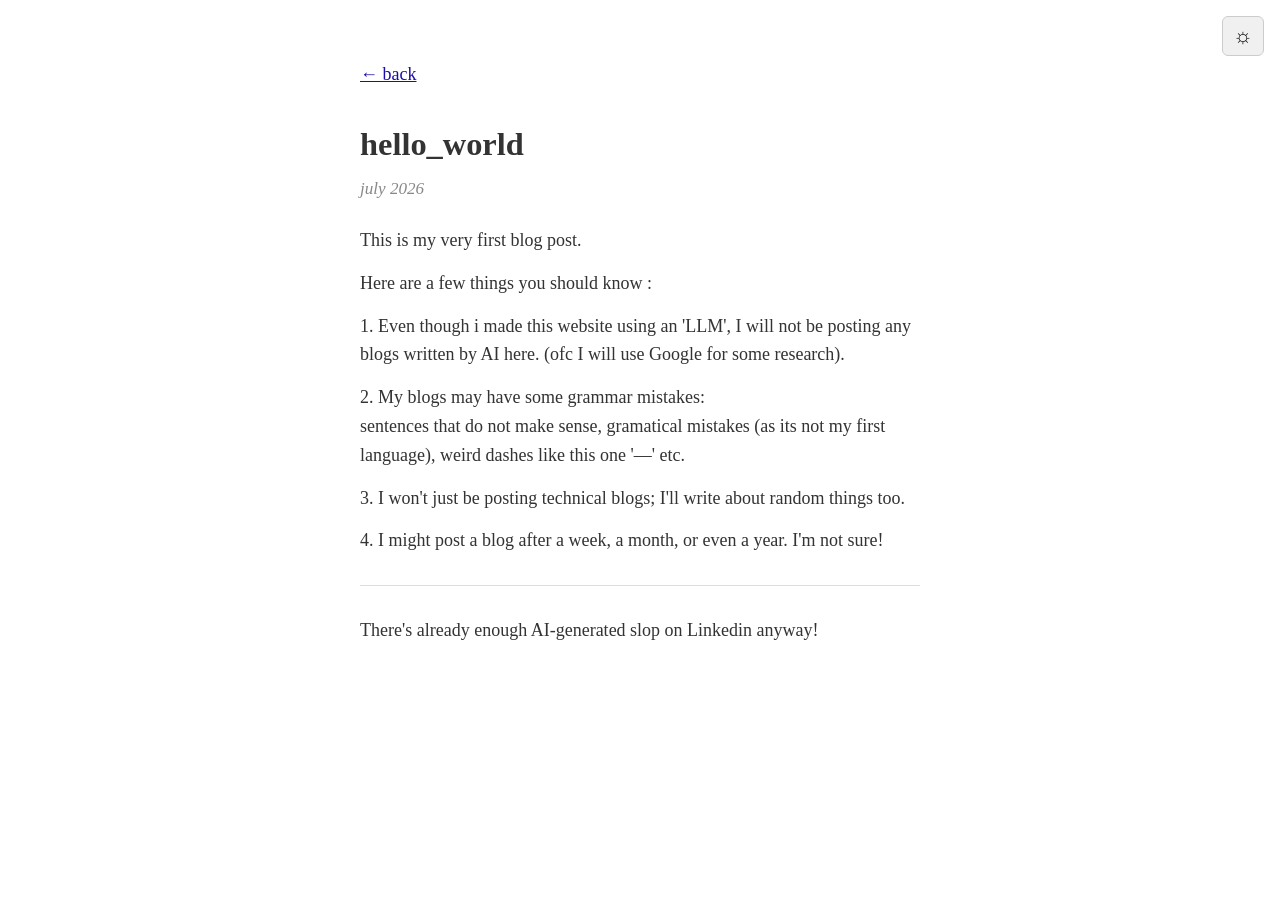
==== blog/hello-world.html @ d33e116e "first commit" ====
<!doctype html>
<html lang="en">
  <head>
    <meta charset="utf-8">
    <meta name="viewport" content="width=device-width, initial-scale=1">
    <title>hello_world — Jayesh Vinod Patil</title>
    <meta name="description" content="My first blog post.">
    <link rel="stylesheet" href="../style.css">
  </head>
  <body>

    <button id="theme-toggle" title="Toggle dark/light mode" aria-label="Toggle theme">☼</button>

    <div class="container">

      <p class="back"><a href="../index.html">← back</a></p>

      <article>
        <h1 class="post-title">hello_world</h1>
        <p class="post-date">july 2026</p>
<p>
This is my very first blog post. </p>
<p>
Here are a few things you should know : </p>
<p>
  1. Even though i made this website using an 'LLM',
  I will not  be posting any blogs written by AI here. (ofc I will use Google for some research).
</p>

<p>
  2. My blogs may have some grammar mistakes: <br>
  sentences that do not make sense, gramatical mistakes (as its not my first language), weird dashes like this one '—' etc.
</p>
<p>
3. I won't just be posting technical blogs; I'll write about random things too.
</p>
<p>
  4. I might post a blog after a week, a month, or even a year. I'm not sure!
</p> <hr>
  There's already enough AI-generated slop on Linkedin anyway! </p>
      </article>

    </div>

    <script>
      (function () {
        const btn = document.getElementById('theme-toggle');
        const stored = localStorage.getItem('theme');
        if (stored === 'dark') {
          document.body.classList.add('dark');
          btn.textContent = '☾';
        }
        btn.addEventListener('click', function () {
          document.body.classList.toggle('dark');
          const isDark = document.body.classList.contains('dark');
          btn.textContent = isDark ? '☾' : '☼';
          localStorage.setItem('theme', isDark ? 'dark' : 'light');
        });
      })();
    </script>

  </body>
</html>
---- style.css ----
/* ── Reset ── */
*, *::before, *::after {
  margin: 0;
  padding: 0;
  box-sizing: border-box;
}

/* ── Base (light mode) ── */
body {
  font-family: Georgia, 'Times New Roman', Times, serif;
  font-size: 18px;
  line-height: 1.6;
  color: #333;
  background: #fff;
  transition: background 0.3s, color 0.3s;
}

/* ── Dark mode ── */
body.dark {
  color: #d4d4d4;
  background: #1a1a1a;
}

body.dark a {
  color: #6db3f2;
}

body.dark hr {
  border-color: #444;
}

body.dark #theme-toggle {
  color: #d4d4d4;
  background: #333;
  border-color: #555;
}

/* ── Container (centered like Karpathy) ── */
.container {
  max-width: 600px;
  margin: 0 auto;
  padding: 60px 20px 80px;
}

/* ── Header ── */
header {
  text-align: center;
  margin-bottom: 10px;
}

h1 {
  font-size: 2.4em;
  font-weight: 700;
  margin-bottom: 4px;
}

.tagline {
  font-size: 1.1em;
  font-style: italic;
  color: #666;
  margin-bottom: 14px;
}

body.dark .tagline {
  color: #999;
}

/* ── Nav links ── */
nav {
  font-size: 1em;
}

nav a {
  text-decoration: none;
  color: #1a0dab;
}

nav a:hover {
  text-decoration: underline;
}

.sep {
  margin: 0 6px;
  color: #999;
}

/* ── Horizontal rule ── */
hr {
  border: none;
  border-top: 1px solid #ddd;
  margin: 30px 0;
}

/* ── About section ── */
#about h2 {
  font-size: 1.3em;
  margin-bottom: 10px;
}

#about p {
  margin-bottom: 14px;
}

/* ── Sections ── */
section {
  margin-bottom: 10px;
}

section h2 {
  font-size: 1.3em;
  margin-bottom: 10px;
}

section p {
  margin-bottom: 10px;
}

section ul {
  margin-left: 20px;
  margin-bottom: 10px;
}

section ul li {
  margin-bottom: 6px;
}

/* ── Links ── */
a {
  color: #1a0dab;
}

a:hover {
  text-decoration: underline;
}

/* ── Theme toggle button ── */
#theme-toggle {
  position: fixed;
  top: 16px;
  right: 16px;
  font-size: 1.2em;
  background: #f0f0f0;
  border: 1px solid #ccc;
  border-radius: 6px;
  padding: 6px 10px;
  cursor: pointer;
  transition: background 0.3s, border-color 0.3s;
  z-index: 10;
}

#theme-toggle:hover {
  background: #e0e0e0;
}

body.dark #theme-toggle:hover {
  background: #444;
}

/* ── Blog list ── */
.blog-list {
  list-style: none;
  margin-left: 0;
}

.blog-list li {
  margin-bottom: 8px;
}

.blog-date {
  color: #888;
  font-size: 0.9em;
}

/* ── Blog post page ── */
.back {
  margin-bottom: 30px;
}

.post-title {
  font-size: 1.8em;
  margin-bottom: 4px;
}

.post-date {
  color: #888;
  font-size: 0.95em;
  font-style: italic;
  margin-bottom: 24px;
}

article p {
  margin-bottom: 14px;
}
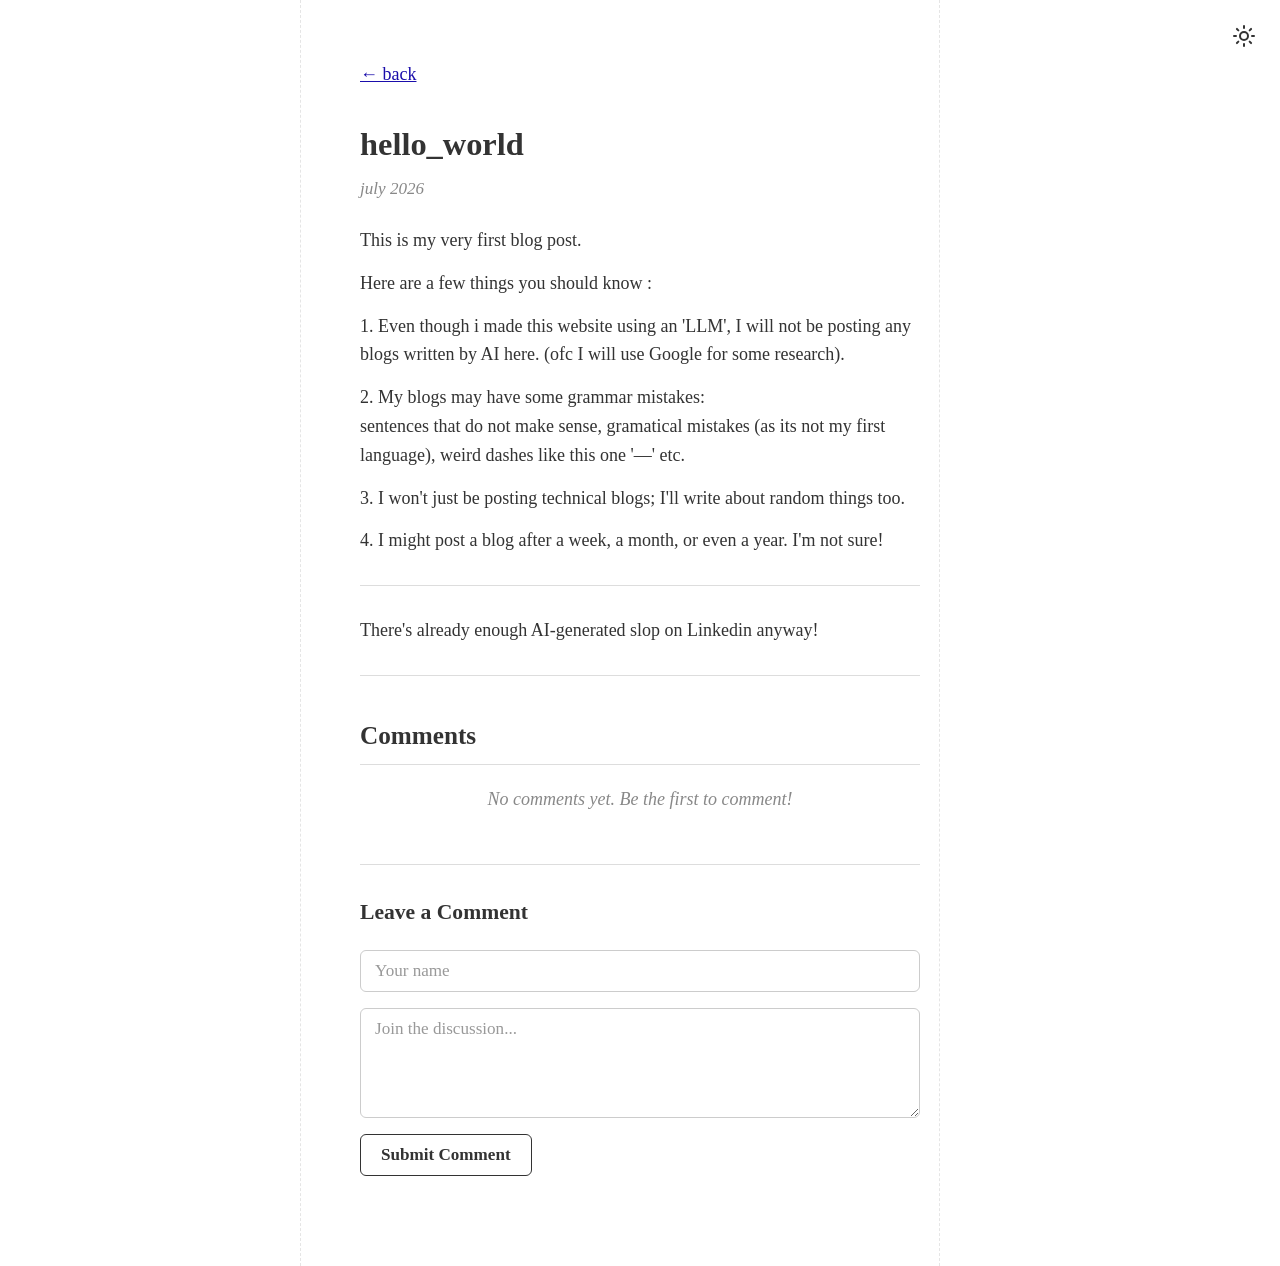
==== commit 915c9cf1: "feat: svg curor,theme toggle,comment sect.,resizable window :)" ====
--- a/blog/hello-world.html
+++ b/blog/hello-world.html
@@ -9,9 +9,13 @@
   </head>
   <body>
 
-    <button id="theme-toggle" title="Toggle dark/light mode" aria-label="Toggle theme">☼</button>
+    <button id="theme-toggle" title="Toggle dark/light mode" aria-label="Toggle theme">
+      <svg class="sun-icon" aria-hidden="true" xmlns="http://www.w3.org/2000/svg" viewBox="0 0 24 24" fill="none" stroke="currentColor" stroke-width="2" stroke-linecap="round" stroke-linejoin="round"><circle cx="12" cy="12" r="4"/><path d="M12 2v2"/><path d="M12 20v2"/><path d="M4.93 4.93l1.41 1.41"/><path d="M17.66 17.66l1.41 1.41"/><path d="M2 12h2"/><path d="M20 12h2"/><path d="M6.34 17.66l-1.41 1.41"/><path d="M19.07 4.93l-1.41 1.41"/></svg>
+      <svg class="moon-icon" aria-hidden="true" xmlns="http://www.w3.org/2000/svg" viewBox="0 0 24 24" fill="none" stroke="currentColor" stroke-width="2" stroke-linecap="round" stroke-linejoin="round"><path d="M12 3a6 6 0 0 0 9 9 9 9 0 1 1-9-9Z"/></svg>
+    </button>
 
     <div class="container">
+      <div class="resizer-handle" title="Drag to resize page width" aria-label="Resize page width" role="separator"></div>
 
       <p class="back"><a href="../index.html">← back</a></p>
 
@@ -40,22 +44,271 @@
   There's already enough AI-generated slop on Linkedin anyway! </p>
       </article>
 
+      <hr>
+
+      <section id="comments-section" class="comments-section">
+        <h2>Comments</h2>
+        <div id="comments-list" class="comments-list">
+          <!-- Comments will be rendered here dynamically -->
+        </div>
+
+        <form id="comment-form" class="comment-form">
+          <h3>Leave a Comment</h3>
+          <div class="comment-form-group">
+            <input type="text" id="comment-author" placeholder="Your name" required maxlength="50">
+          </div>
+          <div class="comment-form-group">
+            <textarea id="comment-body-input" placeholder="Join the discussion..." required maxlength="1000"></textarea>
+          </div>
+          <button type="submit">Submit Comment</button>
+        </form>
+      </section>
+
     </div>
 
     <script>
       (function () {
+        // Apply saved container width immediately
+        const container = document.querySelector('.container');
+        let storedWidth;
+        try {
+          storedWidth = localStorage.getItem('preferred-width');
+        } catch (e) {
+          // Ignore localStorage errors in private browsing/iframe sandboxing
+        }
+        if (storedWidth) {
+          container.style.maxWidth = storedWidth;
+        }
+
         const btn = document.getElementById('theme-toggle');
-        const stored = localStorage.getItem('theme');
+        let stored;
+        try {
+          stored = localStorage.getItem('theme');
+        } catch (e) {
+          // Ignore localStorage errors in private browsing/iframe sandboxing
+        }
         if (stored === 'dark') {
+          document.documentElement.classList.add('dark');
           document.body.classList.add('dark');
-          btn.textContent = '☾';
         }
         btn.addEventListener('click', function () {
+          document.documentElement.classList.toggle('dark');
           document.body.classList.toggle('dark');
           const isDark = document.body.classList.contains('dark');
-          btn.textContent = isDark ? '☾' : '☼';
-          localStorage.setItem('theme', isDark ? 'dark' : 'light');
+          try {
+            localStorage.setItem('theme', isDark ? 'dark' : 'light');
+          } catch (e) {
+            // Ignore localStorage errors in private browsing/iframe sandboxing
+          }
         });
+
+        // Container Resizer Logic
+        const resizer = container.querySelector('.resizer-handle');
+        if (resizer) {
+          let isDragging = false;
+
+          function onStart(e) {
+            if (isDragging) return;
+            e.preventDefault();
+            isDragging = true;
+            resizer.classList.add('dragging');
+            document.body.classList.add('dragging-width');
+
+            window.addEventListener('mousemove', onMove, { passive: false });
+            window.addEventListener('mouseup', onEnd);
+            window.addEventListener('touchmove', onMove, { passive: false });
+            window.addEventListener('touchend', onEnd);
+            window.addEventListener('touchcancel', onEnd);
+          }
+
+          function onMove(e) {
+            if (!isDragging) return;
+            let clientX;
+            if (e.touches && e.touches.length > 0) {
+              clientX = e.touches[0].clientX;
+            } else {
+              clientX = e.clientX;
+            }
+
+            // Assumes .container is horizontally centered (margin: 0 auto)
+            const rect = container.getBoundingClientRect();
+            const center = rect.left + rect.width / 2;
+            let newWidth = Math.abs(clientX - center) * 2;
+
+            const minWidth = 400;
+            const maxWidthLimit = window.innerWidth * 0.95;
+
+            if (newWidth < minWidth) newWidth = minWidth;
+            if (newWidth > maxWidthLimit) newWidth = maxWidthLimit;
+
+            const widthStr = `${newWidth}px`;
+            container.style.maxWidth = widthStr;
+            try {
+              localStorage.setItem('preferred-width', widthStr);
+            } catch (e) {
+              // Ignore localStorage errors in private browsing/iframe sandboxing
+            }
+          }
+
+          function onEnd() {
+            if (!isDragging) return;
+            isDragging = false;
+            resizer.classList.remove('dragging');
+            document.body.classList.remove('dragging-width');
+
+            window.removeEventListener('mousemove', onMove);
+            window.removeEventListener('mouseup', onEnd);
+            window.removeEventListener('touchmove', onMove);
+            window.removeEventListener('touchend', onEnd);
+            window.removeEventListener('touchcancel', onEnd);
+          }
+
+          resizer.addEventListener('mousedown', onStart);
+          resizer.addEventListener('touchstart', onStart, { passive: false });
+        }
+
+        // Comments System Logic
+        const storageKey = 'comments-hello-world';
+        let comments = [];
+
+        function escapeHTML(str) {
+          if (typeof str !== 'string') return '';
+          return str
+            .replace(/&/g, '&amp;')
+            .replace(/</g, '&lt;')
+            .replace(/>/g, '&gt;')
+            .replace(/"/g, '&quot;')
+            .replace(/'/g, '&#39;');
+        }
+
+        function getAvatarColor(name) {
+          let hash = 0;
+          for (let i = 0; i < name.length; i++) {
+            hash = name.charCodeAt(i) + ((hash << 5) - hash);
+          }
+          const hue = Math.abs(hash) % 360;
+          return `hsl(${hue}, 60%, 40%)`;
+        }
+
+        function getInitials(name) {
+          if (!name) return '?';
+          const parts = name.trim().split(/\s+/);
+          if (parts.length === 1) {
+            return [...parts[0]].slice(0, 2).join('').toUpperCase();
+          }
+          return ([...parts[0]][0] + [...parts[parts.length - 1]][0]).toUpperCase();
+        }
+
+        function formatDate(timestamp) {
+          const date = new Date(timestamp);
+          return date.toLocaleString('en-US', {
+            year: 'numeric',
+            month: 'short',
+            day: 'numeric',
+            hour: '2-digit',
+            minute: '2-digit',
+            hour12: true
+          });
+        }
+
+        function loadComments() {
+          try {
+            const stored = localStorage.getItem(storageKey);
+            if (stored) {
+              const parsed = JSON.parse(stored);
+              if (Array.isArray(parsed)) {
+                // Filter out old default/fake comments
+                comments = parsed.filter(c => !c.id || !c.id.startsWith('default-'));
+              } else {
+                comments = [];
+              }
+            } else {
+              comments = [];
+            }
+          } catch (e) {
+            comments = [];
+          }
+          // Save cleaned list back
+          saveComments();
+        }
+
+        function saveComments() {
+          try {
+            localStorage.setItem(storageKey, JSON.stringify(comments));
+          } catch (e) {
+            console.error('Failed to save comments to localStorage:', e);
+          }
+        }
+
+        function renderComments() {
+          const listContainer = document.getElementById('comments-list');
+          if (!listContainer) return;
+
+          listContainer.innerHTML = '';
+
+          if (comments.length === 0) {
+            listContainer.innerHTML = '<p class="no-comments">No comments yet. Be the first to comment!</p>';
+            return;
+          }
+
+          comments.forEach(comment => {
+            const card = document.createElement('div');
+            card.className = 'comment-card';
+
+            const initials = getInitials(comment.author);
+            const avatarColor = getAvatarColor(comment.author);
+            const formattedDate = formatDate(comment.timestamp);
+            const escapedInitials = escapeHTML(initials);
+            const escapedAuthor = escapeHTML(comment.author);
+            const escapedBody = escapeHTML(comment.body);
+
+            card.innerHTML = `
+              <div class="comment-avatar" style="background-color: ${avatarColor};" aria-hidden="true">
+                ${escapedInitials}
+              </div>
+              <div class="comment-content">
+                <div class="comment-header">
+                  <span class="comment-author">${escapedAuthor}</span>
+                  <span class="comment-date">${formattedDate}</span>
+                </div>
+                <div class="comment-body">${escapedBody}</div>
+              </div>
+            `;
+            listContainer.appendChild(card);
+          });
+        }
+
+        const commentForm = document.getElementById('comment-form');
+        if (commentForm) {
+          commentForm.addEventListener('submit', function (e) {
+            e.preventDefault();
+
+            const authorInput = document.getElementById('comment-author');
+            const bodyInput = document.getElementById('comment-body-input');
+
+            const author = authorInput.value.trim();
+            const body = bodyInput.value.trim();
+
+            if (!author || !body) return;
+
+            const newComment = {
+              id: 'comment-' + Date.now() + '-' + Math.random().toString(36).substr(2, 9),
+              author: author,
+              body: body,
+              timestamp: Date.now()
+            };
+
+            comments.push(newComment);
+            saveComments();
+            renderComments();
+
+            authorInput.value = '';
+            bodyInput.value = '';
+          });
+        }
+
+        loadComments();
+        renderComments();
       })();
     </script>
 
--- a/style.css
+++ b/style.css
@@ -1,8 +1,23 @@
+@import url('https://fonts.googleapis.com/css2?family=Caveat:wght@400;700&display=swap');
+
 /* ── Reset ── */
 *, *::before, *::after {
   margin: 0;
   padding: 0;
   box-sizing: border-box;
+}
+
+/* ── Custom Cursor ── */
+html, body {
+  cursor: url("arrowhead.svg") 3 1, auto;
+}
+
+html.dark, body.dark {
+  cursor: url("arrowhead-rounded-outline.svg") 5 3, auto;
+}
+
+a, button, [role="button"], input[type="submit"], input[type="button"], label {
+  cursor: url("hand-pointer.svg") 8 1, pointer !important;
 }
 
 /* ── Base (light mode) ── */
@@ -15,6 +30,16 @@
   transition: background 0.3s, color 0.3s;
 }
 
+::selection {
+  background: rgba(0, 230, 118, 0.4);
+  color: #000;
+}
+
+body.dark ::selection {
+  background: rgba(255, 105, 135, 0.5);
+  color: #fff;
+}
+
 /* ── Dark mode ── */
 body.dark {
   color: #d4d4d4;
@@ -31,8 +56,6 @@
 
 body.dark #theme-toggle {
   color: #d4d4d4;
-  background: #333;
-  border-color: #555;
 }
 
 /* ── Container (centered like Karpathy) ── */
@@ -40,7 +63,59 @@
   max-width: 600px;
   margin: 0 auto;
   padding: 60px 20px 80px;
-}
+  position: relative;
+}
+
+/* ── Subtle decorative vertical dashed line ── */
+.container::before {
+  content: '';
+  position: absolute;
+  top: 0;
+  bottom: 0;
+  left: -40px;
+  width: 1px;
+  border-left: 1px dashed rgba(0, 0, 0, 0.1);
+  pointer-events: none;
+}
+
+body.dark .container::before {
+  border-left-color: rgba(255, 255, 255, 0.08);
+}
+
+/* ── Resizer Handle ── */
+.resizer-handle {
+  position: absolute;
+  right: 0;
+  top: 0;
+  width: 12px;
+  height: 100%;
+  cursor: col-resize;
+  z-index: 100;
+  border-right: 1px dashed rgba(0, 0, 0, 0.1);
+  box-sizing: border-box;
+}
+
+.resizer-handle:hover,
+.resizer-handle.dragging {
+  border-right: 2px dashed #999;
+  background-color: rgba(0, 0, 0, 0.02);
+}
+
+body.dark .resizer-handle {
+  border-right-color: rgba(255, 255, 255, 0.08);
+}
+
+body.dark .resizer-handle:hover,
+body.dark .resizer-handle.dragging {
+  border-right: 2px dashed #555;
+  background-color: rgba(255, 255, 255, 0.02);
+}
+
+body.dragging-width {
+  user-select: none;
+  cursor: col-resize;
+}
+
 
 /* ── Header ── */
 header {
@@ -138,22 +213,45 @@
   position: fixed;
   top: 16px;
   right: 16px;
-  font-size: 1.2em;
-  background: #f0f0f0;
-  border: 1px solid #ccc;
-  border-radius: 6px;
-  padding: 6px 10px;
+  background: transparent;
+  border: none;
+  padding: 8px;
   cursor: pointer;
-  transition: background 0.3s, border-color 0.3s;
+  display: flex;
+  align-items: center;
+  justify-content: center;
+  color: #333;
   z-index: 10;
-}
-
-#theme-toggle:hover {
-  background: #e0e0e0;
-}
-
-body.dark #theme-toggle:hover {
-  background: #444;
+  transition: color 0.3s ease;
+}
+
+#theme-toggle:focus-visible {
+  outline: 2px solid currentColor;
+  outline-offset: 2px;
+  border-radius: 4px;
+}
+
+#theme-toggle svg {
+  width: 24px;
+  height: 24px;
+  display: block;
+  transition: transform 0.3s ease;
+}
+
+#theme-toggle:hover svg {
+  transform: rotate(30deg) scale(1.15);
+}
+
+#theme-toggle:active svg {
+  transform: scale(0.9);
+}
+
+body:not(.dark) #theme-toggle .moon-icon {
+  display: none;
+}
+
+body.dark #theme-toggle .sun-icon {
+  display: none;
 }
 
 /* ── Blog list ── */
@@ -191,3 +289,338 @@
 article p {
   margin-bottom: 14px;
 }
+
+/* ── Email Reveal Container ── */
+.email-trigger:focus-visible {
+  outline: 2px solid currentColor;
+  outline-offset: 2px;
+  border-radius: 4px;
+}
+
+.email-reveal-container {
+  margin-top: 12px;
+  font-size: 0.9em;
+  gap: 10px;
+  opacity: 0;
+  transform: translateY(-8px);
+  transition: opacity 0.3s ease, transform 0.3s ease;
+}
+
+.email-reveal-container.show {
+  opacity: 1;
+  transform: translateY(0);
+}
+
+header .email-reveal-container {
+  justify-content: center;
+}
+
+#about .email-reveal-container {
+  justify-content: flex-start;
+}
+
+.email-address {
+  font-weight: bold;
+  color: #333;
+}
+
+body.dark .email-address {
+  color: #d4d4d4;
+}
+
+.email-copy-btn {
+  font-family: inherit;
+  font-size: 0.85em;
+  padding: 3px 8px;
+  border: 1px solid #ccc;
+  border-radius: 4px;
+  background-color: #f7f7f7;
+  color: #333;
+  cursor: pointer;
+  transition: background-color 0.2s, border-color 0.2s;
+}
+
+.email-copy-btn:hover {
+  background-color: #eee;
+  border-color: #bbb;
+}
+
+body.dark .email-copy-btn {
+  background-color: #2b2b2b;
+  border-color: #444;
+  color: #d4d4d4;
+}
+
+body.dark .email-copy-btn:hover {
+  background-color: #3b3b3b;
+  border-color: #555;
+}
+
+.email-copy-success {
+  color: #2e7d32;
+  font-weight: bold;
+  font-size: 0.85em;
+  opacity: 0;
+  transition: opacity 0.2s ease;
+}
+
+.email-copy-success.show {
+  opacity: 1;
+}
+
+body.dark .email-copy-success {
+  color: #81c784;
+}
+
+/* ── Handwritten Annotation ── */
+.handwritten-annotation {
+  display: flex;
+  align-items: center;
+  justify-content: flex-start;
+  font-family: 'Caveat', cursive;
+  font-size: 1.6em;
+  color: #d35400;
+  transform: rotate(-3deg);
+  margin-bottom: -10px;
+  gap: 6px;
+  flex-direction: row;
+}
+
+body.dark .handwritten-annotation {
+  color: #ff7675;
+}
+
+.annotation-arrow {
+  animation: bounce 2s infinite ease-in-out;
+}
+
+@keyframes bounce {
+  0%, 100% {
+    transform: translateY(0);
+  }
+  50% {
+    transform: translateY(6px);
+  }
+}
+
+
+/* ── Comments Section ── */
+.comments-section {
+  margin-top: 40px;
+}
+
+.comments-section h2 {
+  font-size: 1.4em;
+  margin-bottom: 20px;
+  border-bottom: 1px solid #ddd;
+  padding-bottom: 8px;
+}
+
+body.dark .comments-section h2 {
+  border-bottom-color: #444;
+}
+
+.comments-list {
+  display: flex;
+  flex-direction: column;
+  gap: 16px;
+  margin-bottom: 40px;
+}
+
+.no-comments {
+  text-align: center;
+  color: #888;
+  font-style: italic;
+}
+body.dark .no-comments {
+  color: #666;
+}
+
+@keyframes commentFadeIn {
+  from {
+    opacity: 0;
+    transform: translateY(10px);
+  }
+  to {
+    opacity: 1;
+    transform: translateY(0);
+  }
+}
+
+.comment-card {
+  display: flex;
+  gap: 14px;
+  padding: 16px;
+  background-color: #f9f9f9;
+  border: 1px solid #eaeaea;
+  border-radius: 8px;
+  animation: commentFadeIn 0.3s ease-out forwards;
+}
+
+body.dark .comment-card {
+  background-color: #222;
+  border-color: #333;
+}
+
+.comment-avatar {
+  width: 40px;
+  height: 40px;
+  border-radius: 50%;
+  display: flex;
+  align-items: center;
+  justify-content: center;
+  font-weight: bold;
+  font-size: 1.1em;
+  color: #fff;
+  flex-shrink: 0;
+  text-transform: uppercase;
+  user-select: none;
+}
+
+.comment-content {
+  flex-grow: 1;
+  min-width: 0;
+}
+
+.comment-header {
+  display: flex;
+  align-items: baseline;
+  justify-content: space-between;
+  margin-bottom: 6px;
+  flex-wrap: wrap;
+  gap: 8px;
+}
+
+.comment-author {
+  font-weight: bold;
+  font-size: 0.95em;
+  color: #222;
+}
+
+body.dark .comment-author {
+  color: #eee;
+}
+
+.comment-date {
+  font-size: 0.8em;
+  color: #777;
+}
+
+body.dark .comment-date {
+  color: #999;
+}
+
+.comment-body {
+  font-size: 0.95em;
+  line-height: 1.5;
+  color: #444;
+  white-space: pre-wrap;
+  word-wrap: break-word;
+  word-break: break-word;
+}
+
+body.dark .comment-body {
+  color: #ccc;
+}
+
+.comment-form {
+  border-top: 1px solid #ddd;
+  padding-top: 30px;
+  display: flex;
+  flex-direction: column;
+  gap: 16px;
+}
+
+body.dark .comment-form {
+  border-top-color: #444;
+}
+
+.comment-form h3 {
+  font-size: 1.2em;
+  margin-bottom: 4px;
+}
+
+.comment-form-group {
+  display: flex;
+  flex-direction: column;
+  gap: 6px;
+}
+
+.comment-form input[type="text"],
+.comment-form textarea {
+  width: 100%;
+  padding: 10px 14px;
+  border: 1px solid #ccc;
+  border-radius: 6px;
+  background-color: #fff;
+  color: #333;
+  font-family: inherit;
+  font-size: 0.95em;
+  transition: border-color 0.2s ease, box-shadow 0.2s ease;
+}
+
+.comment-form textarea {
+  resize: vertical;
+  min-height: 110px;
+}
+
+.comment-form input[type="text"]::placeholder,
+.comment-form textarea::placeholder {
+  color: #999;
+}
+
+.comment-form input[type="text"]:focus,
+.comment-form textarea:focus {
+  outline: none;
+  border-color: #1a0dab;
+  box-shadow: 0 0 0 3px rgba(26, 13, 171, 0.15);
+}
+
+body.dark .comment-form input[type="text"],
+body.dark .comment-form textarea {
+  background-color: #2b2b2b;
+  border-color: #444;
+  color: #d4d4d4;
+}
+
+body.dark .comment-form input[type="text"]::placeholder,
+body.dark .comment-form textarea::placeholder {
+  color: #777;
+}
+
+body.dark .comment-form input[type="text"]:focus,
+body.dark .comment-form textarea:focus {
+  border-color: #6db3f2;
+  box-shadow: 0 0 0 3px rgba(109, 179, 242, 0.2);
+}
+
+.comment-form button[type="submit"] {
+  align-self: flex-start;
+  font-family: inherit;
+  font-size: 0.95em;
+  font-weight: bold;
+  padding: 10px 20px;
+  border: 1px solid #333;
+  border-radius: 6px;
+  background-color: #fff;
+  color: #333;
+  cursor: pointer;
+  transition: background-color 0.2s ease, border-color 0.2s ease;
+}
+
+.comment-form button[type="submit"]:hover {
+  background-color: #f0f0f0;
+}
+
+body.dark .comment-form button[type="submit"] {
+  background-color: #1a1a1a;
+  border-color: #d4d4d4;
+  color: #d4d4d4;
+}
+
+body.dark .comment-form button[type="submit"]:hover {
+  background-color: #2b2b2b;
+}
+
+
+
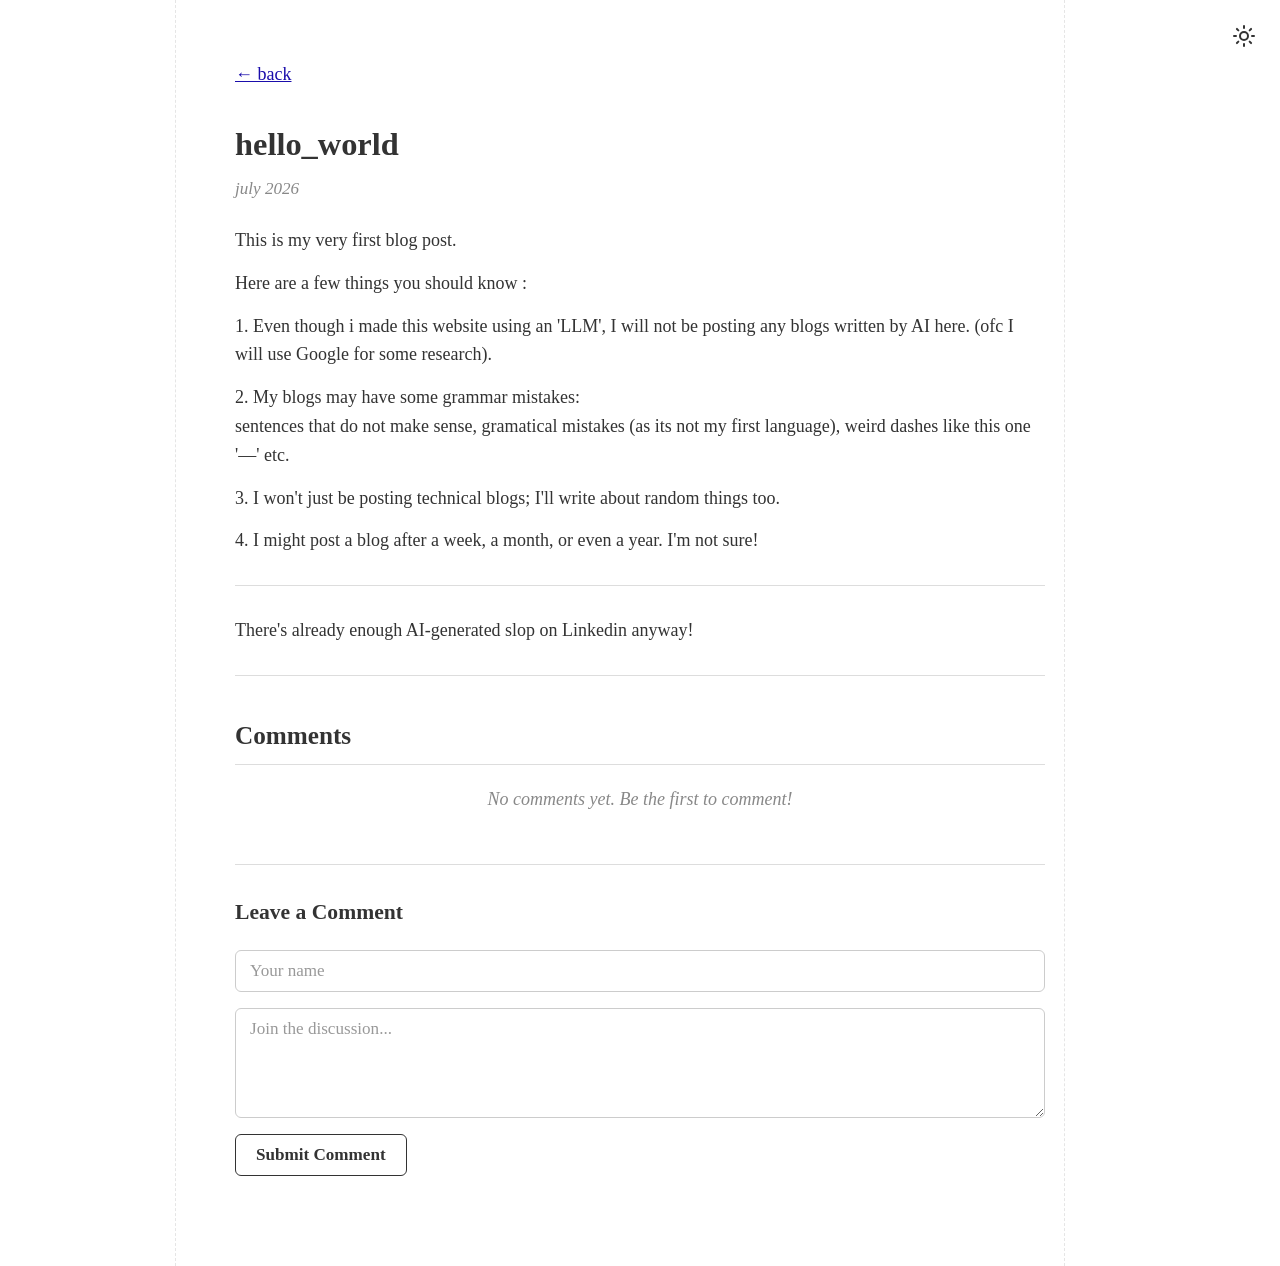
==== commit 722a4b00: "fix: html validation error and change dark theme annotation color to dopamine yellow Co-authored-by:" ====
--- a/blog/hello-world.html
+++ b/blog/hello-world.html
@@ -40,8 +40,9 @@
 </p>
 <p>
   4. I might post a blog after a week, a month, or even a year. I'm not sure!
-</p> <hr>
-  There's already enough AI-generated slop on Linkedin anyway! </p>
+</p>
+<hr>
+<p>There's already enough AI-generated slop on Linkedin anyway!</p>
       </article>
 
       <hr>
@@ -68,17 +69,7 @@
 
     <script>
       (function () {
-        // Apply saved container width immediately
         const container = document.querySelector('.container');
-        let storedWidth;
-        try {
-          storedWidth = localStorage.getItem('preferred-width');
-        } catch (e) {
-          // Ignore localStorage errors in private browsing/iframe sandboxing
-        }
-        if (storedWidth) {
-          container.style.maxWidth = storedWidth;
-        }
 
         const btn = document.getElementById('theme-toggle');
         let stored;
@@ -143,11 +134,6 @@
 
             const widthStr = `${newWidth}px`;
             container.style.maxWidth = widthStr;
-            try {
-              localStorage.setItem('preferred-width', widthStr);
-            } catch (e) {
-              // Ignore localStorage errors in private browsing/iframe sandboxing
-            }
           }
 
           function onEnd() {
--- a/style.css
+++ b/style.css
@@ -60,7 +60,7 @@
 
 /* ── Container (centered like Karpathy) ── */
 .container {
-  max-width: 600px;
+  max-width: 850px;
   margin: 0 auto;
   padding: 60px 20px 80px;
   position: relative;
@@ -387,7 +387,7 @@
 }
 
 body.dark .handwritten-annotation {
-  color: #ff7675;
+  color: #ffd700;
 }
 
 .annotation-arrow {
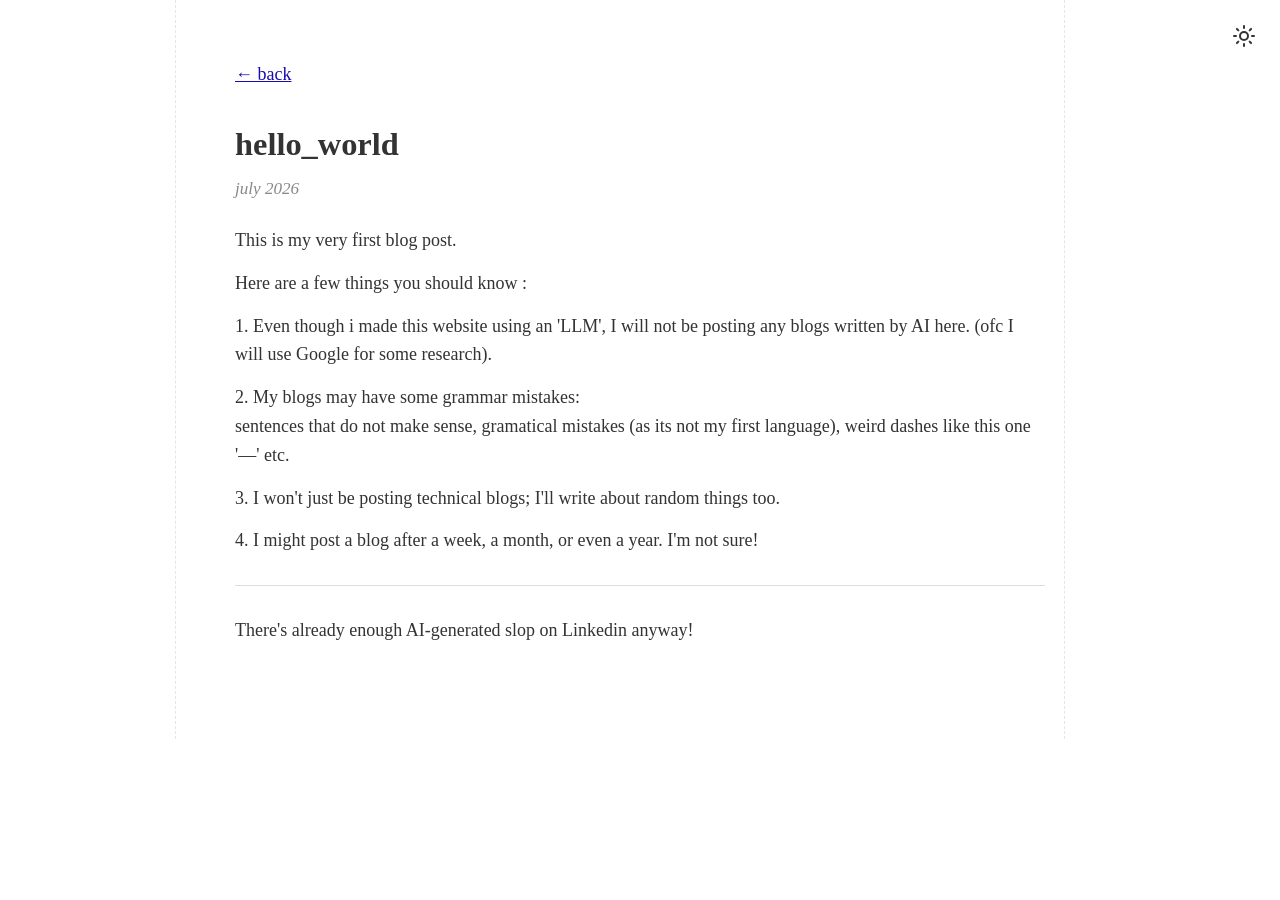
==== commit 4982351d: "removed comment section" ====
--- a/blog/hello-world.html
+++ b/blog/hello-world.html
@@ -45,25 +45,7 @@
 <p>There's already enough AI-generated slop on Linkedin anyway!</p>
       </article>
 
-      <hr>
 
-      <section id="comments-section" class="comments-section">
-        <h2>Comments</h2>
-        <div id="comments-list" class="comments-list">
-          <!-- Comments will be rendered here dynamically -->
-        </div>
-
-        <form id="comment-form" class="comment-form">
-          <h3>Leave a Comment</h3>
-          <div class="comment-form-group">
-            <input type="text" id="comment-author" placeholder="Your name" required maxlength="50">
-          </div>
-          <div class="comment-form-group">
-            <textarea id="comment-body-input" placeholder="Join the discussion..." required maxlength="1000"></textarea>
-          </div>
-          <button type="submit">Submit Comment</button>
-        </form>
-      </section>
 
     </div>
 
@@ -153,148 +135,6 @@
           resizer.addEventListener('touchstart', onStart, { passive: false });
         }
 
-        // Comments System Logic
-        const storageKey = 'comments-hello-world';
-        let comments = [];
-
-        function escapeHTML(str) {
-          if (typeof str !== 'string') return '';
-          return str
-            .replace(/&/g, '&amp;')
-            .replace(/</g, '&lt;')
-            .replace(/>/g, '&gt;')
-            .replace(/"/g, '&quot;')
-            .replace(/'/g, '&#39;');
-        }
-
-        function getAvatarColor(name) {
-          let hash = 0;
-          for (let i = 0; i < name.length; i++) {
-            hash = name.charCodeAt(i) + ((hash << 5) - hash);
-          }
-          const hue = Math.abs(hash) % 360;
-          return `hsl(${hue}, 60%, 40%)`;
-        }
-
-        function getInitials(name) {
-          if (!name) return '?';
-          const parts = name.trim().split(/\s+/);
-          if (parts.length === 1) {
-            return [...parts[0]].slice(0, 2).join('').toUpperCase();
-          }
-          return ([...parts[0]][0] + [...parts[parts.length - 1]][0]).toUpperCase();
-        }
-
-        function formatDate(timestamp) {
-          const date = new Date(timestamp);
-          return date.toLocaleString('en-US', {
-            year: 'numeric',
-            month: 'short',
-            day: 'numeric',
-            hour: '2-digit',
-            minute: '2-digit',
-            hour12: true
-          });
-        }
-
-        function loadComments() {
-          try {
-            const stored = localStorage.getItem(storageKey);
-            if (stored) {
-              const parsed = JSON.parse(stored);
-              if (Array.isArray(parsed)) {
-                // Filter out old default/fake comments
-                comments = parsed.filter(c => !c.id || !c.id.startsWith('default-'));
-              } else {
-                comments = [];
-              }
-            } else {
-              comments = [];
-            }
-          } catch (e) {
-            comments = [];
-          }
-          // Save cleaned list back
-          saveComments();
-        }
-
-        function saveComments() {
-          try {
-            localStorage.setItem(storageKey, JSON.stringify(comments));
-          } catch (e) {
-            console.error('Failed to save comments to localStorage:', e);
-          }
-        }
-
-        function renderComments() {
-          const listContainer = document.getElementById('comments-list');
-          if (!listContainer) return;
-
-          listContainer.innerHTML = '';
-
-          if (comments.length === 0) {
-            listContainer.innerHTML = '<p class="no-comments">No comments yet. Be the first to comment!</p>';
-            return;
-          }
-
-          comments.forEach(comment => {
-            const card = document.createElement('div');
-            card.className = 'comment-card';
-
-            const initials = getInitials(comment.author);
-            const avatarColor = getAvatarColor(comment.author);
-            const formattedDate = formatDate(comment.timestamp);
-            const escapedInitials = escapeHTML(initials);
-            const escapedAuthor = escapeHTML(comment.author);
-            const escapedBody = escapeHTML(comment.body);
-
-            card.innerHTML = `
-              <div class="comment-avatar" style="background-color: ${avatarColor};" aria-hidden="true">
-                ${escapedInitials}
-              </div>
-              <div class="comment-content">
-                <div class="comment-header">
-                  <span class="comment-author">${escapedAuthor}</span>
-                  <span class="comment-date">${formattedDate}</span>
-                </div>
-                <div class="comment-body">${escapedBody}</div>
-              </div>
-            `;
-            listContainer.appendChild(card);
-          });
-        }
-
-        const commentForm = document.getElementById('comment-form');
-        if (commentForm) {
-          commentForm.addEventListener('submit', function (e) {
-            e.preventDefault();
-
-            const authorInput = document.getElementById('comment-author');
-            const bodyInput = document.getElementById('comment-body-input');
-
-            const author = authorInput.value.trim();
-            const body = bodyInput.value.trim();
-
-            if (!author || !body) return;
-
-            const newComment = {
-              id: 'comment-' + Date.now() + '-' + Math.random().toString(36).substr(2, 9),
-              author: author,
-              body: body,
-              timestamp: Date.now()
-            };
-
-            comments.push(newComment);
-            saveComments();
-            renderComments();
-
-            authorInput.value = '';
-            bodyInput.value = '';
-          });
-        }
-
-        loadComments();
-        renderComments();
       })();
     </script>
 
--- a/style.css
+++ b/style.css
@@ -36,8 +36,8 @@
 }
 
 body.dark ::selection {
-  background: rgba(255, 105, 135, 0.5);
-  color: #fff;
+  background: rgba(253, 224, 71, 0.55);
+  color: #000;
 }
 
 /* ── Dark mode ── */
@@ -404,223 +404,164 @@
 }
 
 
-/* ── Comments Section ── */
-.comments-section {
-  margin-top: 40px;
-}
-
-.comments-section h2 {
-  font-size: 1.4em;
-  margin-bottom: 20px;
-  border-bottom: 1px solid #ddd;
-  padding-bottom: 8px;
-}
-
-body.dark .comments-section h2 {
+
+
+/* ── Blog Hero Image ── */
+.blog-hero-img {
+  width: 100%;
+  max-height: 400px;
+  object-fit: cover;
+  border-radius: 8px;
+  margin-bottom: 28px;
+  display: block;
+}
+
+/* ── Blog Content Images (code screenshots) ── */
+.blog-img {
+  display: block;
+  max-width: 100%;
+  margin: 20px auto;
+  border-radius: 8px;
+  box-shadow: 0 2px 12px rgba(0, 0, 0, 0.12);
+}
+
+body.dark .blog-img {
+  box-shadow: 0 2px 12px rgba(0, 0, 0, 0.4);
+}
+
+/* ── Blog Tables ── */
+.blog-table-wrapper {
+  overflow-x: auto;
+  margin: 20px 0;
+  border-radius: 8px;
+  border: 1px solid #ddd;
+}
+
+body.dark .blog-table-wrapper {
+  border-color: #3a3a3a;
+}
+
+.blog-table {
+  width: 100%;
+  border-collapse: collapse;
+  font-size: 0.92em;
+  text-align: center;
+}
+
+.blog-table thead th {
+  background-color: #f0f0f0;
+  font-weight: 700;
+  padding: 12px 16px;
+  border-bottom: 2px solid #ddd;
+  white-space: nowrap;
+}
+
+body.dark .blog-table thead th {
+  background-color: #2a2a2a;
   border-bottom-color: #444;
 }
 
-.comments-list {
-  display: flex;
-  flex-direction: column;
-  gap: 16px;
-  margin-bottom: 40px;
-}
-
-.no-comments {
-  text-align: center;
-  color: #888;
-  font-style: italic;
-}
-body.dark .no-comments {
-  color: #666;
-}
-
-@keyframes commentFadeIn {
-  from {
-    opacity: 0;
-    transform: translateY(10px);
-  }
-  to {
-    opacity: 1;
-    transform: translateY(0);
-  }
-}
-
-.comment-card {
-  display: flex;
-  gap: 14px;
-  padding: 16px;
-  background-color: #f9f9f9;
-  border: 1px solid #eaeaea;
+.blog-table tbody td {
+  padding: 10px 16px;
+  border-bottom: 1px solid #eee;
+}
+
+body.dark .blog-table tbody td {
+  border-bottom-color: #333;
+}
+
+.blog-table tbody tr:nth-child(even) {
+  background-color: #fafafa;
+}
+
+body.dark .blog-table tbody tr:nth-child(even) {
+  background-color: #232323;
+}
+
+.blog-table tbody tr:nth-child(odd) {
+  background-color: #fff;
+}
+
+body.dark .blog-table tbody tr:nth-child(odd) {
+  background-color: #1a1a1a;
+}
+
+.blog-table tbody tr:last-child td {
+  border-bottom: none;
+}
+
+.blog-table tbody td.lsb-highlight {
+  font-weight: 700;
+  color: #d35400;
+}
+
+body.dark .blog-table tbody td.lsb-highlight {
+  color: #ffd700;
+}
+
+/* ── Blog Note / Callout ── */
+.blog-note {
+  background-color: #fffde7;
+  border-left: 4px solid #f9a825;
+  padding: 14px 18px;
+  margin: 20px 0;
+  border-radius: 0 6px 6px 0;
+  font-size: 0.93em;
+  line-height: 1.55;
+}
+
+body.dark .blog-note {
+  background-color: #2a2617;
+  border-left-color: #ffd700;
+  color: #e0d8b0;
+}
+
+/* ── Blog Section Heading ── */
+.blog-section-title {
+  font-size: 1.25em;
+  margin-top: 32px;
+  margin-bottom: 12px;
+}
+
+/* ── Blog Ordered Steps ── */
+article ol {
+  margin-left: 20px;
+  margin-bottom: 14px;
+}
+
+article ol li {
+  margin-bottom: 6px;
+}
+
+/* ── Blog "What we used" list ── */
+article ul {
+  margin-left: 20px;
+  margin-bottom: 14px;
+}
+
+article ul li {
+  margin-bottom: 4px;
+}
+
+/* ── Blog Summary Box ── */
+.blog-summary {
+  background-color: #f5f5f5;
+  border: 1px solid #ddd;
   border-radius: 8px;
-  animation: commentFadeIn 0.3s ease-out forwards;
-}
-
-body.dark .comment-card {
+  padding: 18px 22px;
+  margin: 24px 0;
+  font-size: 0.95em;
+}
+
+body.dark .blog-summary {
   background-color: #222;
-  border-color: #333;
-}
-
-.comment-avatar {
-  width: 40px;
-  height: 40px;
-  border-radius: 50%;
-  display: flex;
-  align-items: center;
-  justify-content: center;
-  font-weight: bold;
-  font-size: 1.1em;
-  color: #fff;
-  flex-shrink: 0;
-  text-transform: uppercase;
-  user-select: none;
-}
-
-.comment-content {
-  flex-grow: 1;
-  min-width: 0;
-}
-
-.comment-header {
-  display: flex;
-  align-items: baseline;
-  justify-content: space-between;
-  margin-bottom: 6px;
-  flex-wrap: wrap;
-  gap: 8px;
-}
-
-.comment-author {
-  font-weight: bold;
-  font-size: 0.95em;
-  color: #222;
-}
-
-body.dark .comment-author {
-  color: #eee;
-}
-
-.comment-date {
-  font-size: 0.8em;
-  color: #777;
-}
-
-body.dark .comment-date {
-  color: #999;
-}
-
-.comment-body {
-  font-size: 0.95em;
-  line-height: 1.5;
-  color: #444;
-  white-space: pre-wrap;
-  word-wrap: break-word;
-  word-break: break-word;
-}
-
-body.dark .comment-body {
-  color: #ccc;
-}
-
-.comment-form {
-  border-top: 1px solid #ddd;
-  padding-top: 30px;
-  display: flex;
-  flex-direction: column;
-  gap: 16px;
-}
-
-body.dark .comment-form {
-  border-top-color: #444;
-}
-
-.comment-form h3 {
-  font-size: 1.2em;
-  margin-bottom: 4px;
-}
-
-.comment-form-group {
-  display: flex;
-  flex-direction: column;
-  gap: 6px;
-}
-
-.comment-form input[type="text"],
-.comment-form textarea {
-  width: 100%;
-  padding: 10px 14px;
-  border: 1px solid #ccc;
-  border-radius: 6px;
-  background-color: #fff;
-  color: #333;
-  font-family: inherit;
-  font-size: 0.95em;
-  transition: border-color 0.2s ease, box-shadow 0.2s ease;
-}
-
-.comment-form textarea {
-  resize: vertical;
-  min-height: 110px;
-}
-
-.comment-form input[type="text"]::placeholder,
-.comment-form textarea::placeholder {
-  color: #999;
-}
-
-.comment-form input[type="text"]:focus,
-.comment-form textarea:focus {
-  outline: none;
-  border-color: #1a0dab;
-  box-shadow: 0 0 0 3px rgba(26, 13, 171, 0.15);
-}
-
-body.dark .comment-form input[type="text"],
-body.dark .comment-form textarea {
-  background-color: #2b2b2b;
-  border-color: #444;
-  color: #d4d4d4;
-}
-
-body.dark .comment-form input[type="text"]::placeholder,
-body.dark .comment-form textarea::placeholder {
-  color: #777;
-}
-
-body.dark .comment-form input[type="text"]:focus,
-body.dark .comment-form textarea:focus {
-  border-color: #6db3f2;
-  box-shadow: 0 0 0 3px rgba(109, 179, 242, 0.2);
-}
-
-.comment-form button[type="submit"] {
-  align-self: flex-start;
-  font-family: inherit;
-  font-size: 0.95em;
-  font-weight: bold;
-  padding: 10px 20px;
-  border: 1px solid #333;
-  border-radius: 6px;
-  background-color: #fff;
-  color: #333;
-  cursor: pointer;
-  transition: background-color 0.2s ease, border-color 0.2s ease;
-}
-
-.comment-form button[type="submit"]:hover {
-  background-color: #f0f0f0;
-}
-
-body.dark .comment-form button[type="submit"] {
-  background-color: #1a1a1a;
-  border-color: #d4d4d4;
-  color: #d4d4d4;
-}
-
-body.dark .comment-form button[type="submit"]:hover {
-  background-color: #2b2b2b;
-}
-
-
-
+  border-color: #3a3a3a;
+}
+
+.blog-summary ul {
+  margin-left: 18px;
+  margin-bottom: 0;
+}
+
+
+
